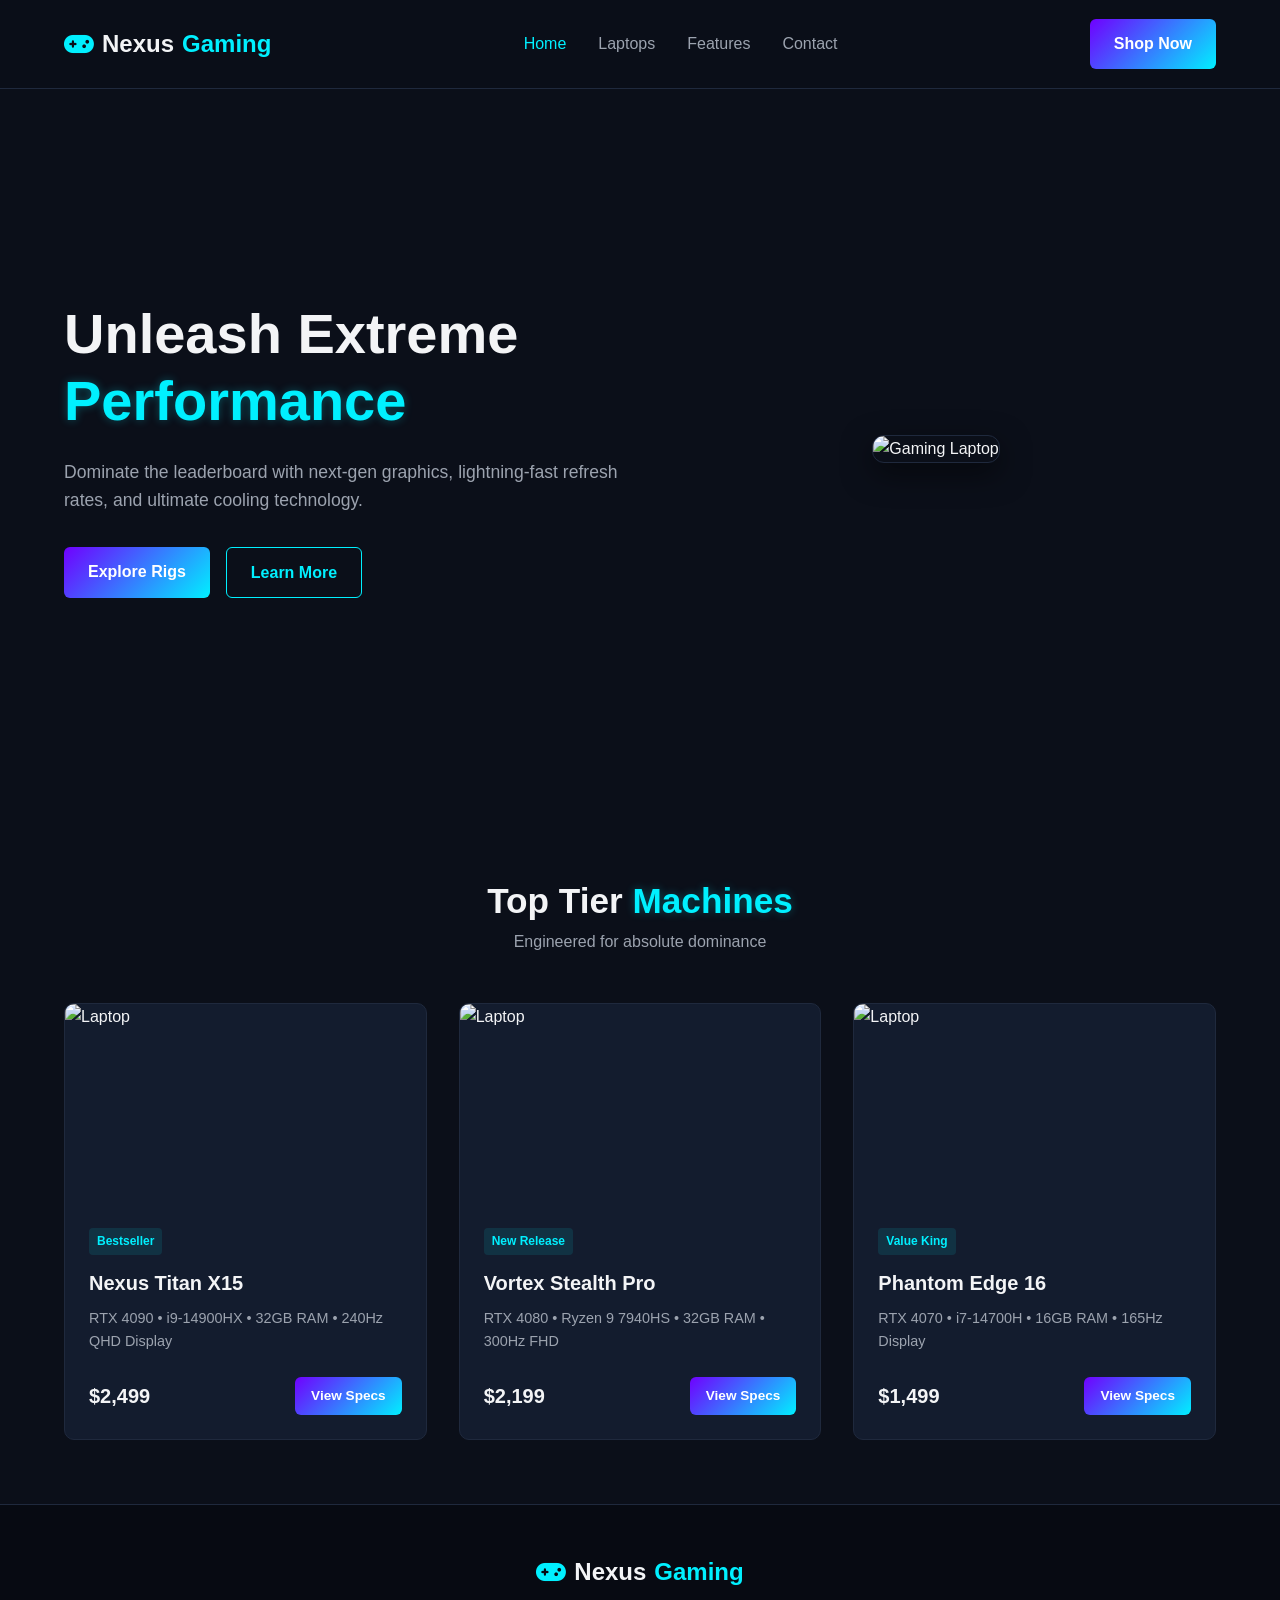
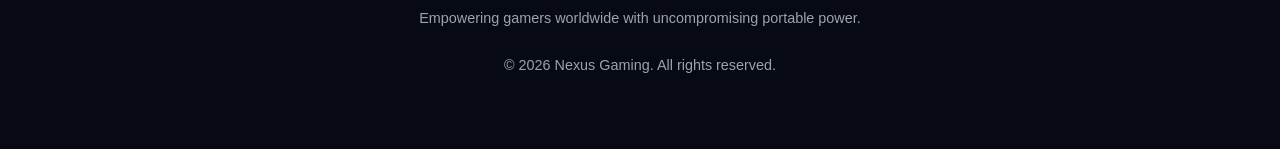
==== web-content/index.html @ 49c6eb7f "Added web-content folder from project 5" ====
<!DOCTYPE html>
<html lang="en">
<head>
    <meta charset="UTF-8">
    <meta name="viewport" content="width=device-width, initial-scale=1.0">
    <title>Nexus Gaming | Ultimate Gaming Laptops</title>
    <link rel="stylesheet" href="style.css">
    <link rel="stylesheet" href="https://cdnjs.cloudflare.com/ajax/libs/font-awesome/6.4.0/css/all.min.css">
</head>
<body>
    <!-- Header / Navigation -->
    <header class="header">
        <div class="logo">
            <i class="fa-solid fa-gamepad"></i> Nexus<span>Gaming</span>
        </div>
        <nav class="nav">
            <a href="index.html" class="active">Home</a>
            <a href="catalog.html">Laptops</a>
            <a href="#features">Features</a>
            <a href="#contact">Contact</a>
        </nav>
        <div class="nav-actions">
            <a href="catalog.html" class="btn btn-primary">Shop Now</a>
        </div>
    </header>

    <!-- Hero Section -->
    <section class="hero">
        <div class="hero-content">
            <h1>Unleash Extreme <span class="highlight">Performance</span></h1>
            <p>Dominate the leaderboard with next-gen graphics, lightning-fast refresh rates, and ultimate cooling technology.</p>
            <div class="hero-btns">
                <a href="catalog.html" class="btn btn-primary btn-glow">Explore Rigs</a>
                <a href="#features" class="btn btn-outline">Learn More</a>
            </div>
        </div>
        <div class="hero-image">
            <img src="https://images.unsplash.com/photo-1603302576837-37561b2e2302?auto=format&fit=crop&w=800&q=80" alt="Gaming Laptop">
        </div>
    </section>

    <!-- Featured Products Preview -->
    <section class="section">
        <div class="section-title">
            <h2>Top Tier <span class="highlight">Machines</span></h2>
            <p>Engineered for absolute dominance</p>
        </div>
        <div class="grid">
            <div class="card">
                <img src="https://images.unsplash.com/photo-1588872657578-7efd1f1555ed?auto=format&fit=crop&w=600&q=80" alt="Laptop">
                <div class="card-body">
                    <span class="badge">Bestseller</span>
                    <h3>Nexus Titan X15</h3>
                    <p>RTX 4090 • i9-14900HX • 32GB RAM • 240Hz QHD Display</p>
                    <div class="card-footer">
                        <span class="price">$2,499</span>
                        <a href="catalog.html" class="btn btn-sm btn-primary">View Specs</a>
                    </div>
                </div>
            </div>
            <div class="card">
                <img src="https://images.unsplash.com/photo-1603302576837-37561b2e2302?auto=format&fit=crop&w=600&q=80" alt="Laptop">
                <div class="card-body">
                    <span class="badge">New Release</span>
                    <h3>Vortex Stealth Pro</h3>
                    <p>RTX 4080 • Ryzen 9 7940HS • 32GB RAM • 300Hz FHD</p>
                    <div class="card-footer">
                        <span class="price">$2,199</span>
                        <a href="catalog.html" class="btn btn-sm btn-primary">View Specs</a>
                    </div>
                </div>
            </div>
            <div class="card">
                <img src="https://images.unsplash.com/photo-1541807084-5c52b6b3adef?auto=format&fit=crop&w=600&q=80" alt="Laptop">
                <div class="card-body">
                    <span class="badge">Value King</span>
                    <h3>Phantom Edge 16</h3>
                    <p>RTX 4070 • i7-14700H • 16GB RAM • 165Hz Display</p>
                    <div class="card-footer">
                        <span class="price">$1,499</span>
                        <a href="catalog.html" class="btn btn-sm btn-primary">View Specs</a>
                    </div>
                </div>
            </div>
        </div>
    </section>

    <!-- Footer -->
    <footer class="footer" id="contact">
        <div class="footer-content">
            <div class="logo">
                <i class="fa-solid fa-gamepad"></i> Nexus<span>Gaming</span>
            </div>
            <p>Empowering gamers worldwide with uncompromising portable power.</p>
            <p class="copyright">&copy; 2026 Nexus Gaming. All rights reserved.</p>
        </div>
    </footer>
</body>
</html>
---- web-content/style.css ----
/* Global Reset & Theme Variables */
:root {
    --bg-color: #0b0f19;
    --card-bg: #131c2e;
    --accent-color: #00f0ff;
    --accent-secondary: #7000ff;
    --text-main: #f3f4f6;
    --text-muted: #9ca3af;
    --border-color: #1f293d;
    --transition: all 0.3s ease;
}

* {
    margin: 0;
    padding: 0;
    box-sizing: border-box;
}

body {
    font-family: 'Segoe UI', Tahoma, Geneva, Verdana, sans-serif;
    background-color: var(--bg-color);
    color: var(--text-main);
    line-height: 1.6;
}

a {
    text-decoration: none;
    color: inherit;
}

/* Header & Navigation */
.header {
    display: flex;
    justify-content: space-between;
    align-items: center;
    padding: 1.2rem 5%;
    background-color: rgba(11, 15, 25, 0.9);
    border-bottom: 1px solid var(--border-color);
    position: sticky;
    top: 0;
    z-index: 1000;
    backdrop-filter: blur(10px);
}

.logo {
    font-size: 1.5rem;
    font-weight: 700;
    color: var(--text-main);
    display: flex;
    align-items: center;
    gap: 0.5rem;
}

.logo i {
    color: var(--accent-color);
}

.logo span {
    color: var(--accent-color);
}

.nav {
    display: flex;
    gap: 2rem;
}

.nav a {
    color: var(--text-muted);
    font-weight: 500;
    transition: var(--transition);
}

.nav a:hover, .nav a.active {
    color: var(--accent-color);
}

/* Buttons */
.btn {
    display: inline-block;
    padding: 0.75rem 1.5rem;
    font-weight: 600;
    border-radius: 6px;
    cursor: pointer;
    transition: var(--transition);
    border: none;
}

.btn-primary {
    background: linear-gradient(135deg, var(--accent-secondary), var(--accent-color));
    color: #fff;
}

.btn-primary:hover {
    opacity: 0.9;
    transform: translateY(-2px);
    box-shadow: 0 0 15px rgba(0, 240, 255, 0.4);
}

.btn-outline {
    background: transparent;
    border: 1px solid var(--accent-color);
    color: var(--accent-color);
}

.btn-outline:hover {
    background: rgba(0, 240, 255, 0.1);
}

.btn-sm {
    padding: 0.5rem 1rem;
    font-size: 0.85rem;
}

/* Hero Section */
.hero {
    display: flex;
    align-items: center;
    justify-content: space-between;
    padding: 5% 5%;
    min-height: 80vh;
    gap: 2rem;
}

.hero-content {
    flex: 1;
}

.hero-content h1 {
    font-size: 3.5rem;
    line-height: 1.2;
    margin-bottom: 1.5rem;
}

.highlight {
    color: var(--accent-color);
    text-shadow: 0 0 10px rgba(0, 240, 255, 0.3);
}

.hero-content p {
    font-size: 1.1rem;
    color: var(--text-muted);
    margin-bottom: 2rem;
}

.hero-btns {
    display: flex;
    gap: 1rem;
}

.hero-image {
    flex: 1;
    display: flex;
    justify-content: center;
}

.hero-image img {
    max-width: 100%;
    border-radius: 12px;
    box-shadow: 0 10px 30px rgba(0, 0, 0, 0.5);
    border: 1px solid var(--border-color);
}

/* Catalog Hero */
.catalog-hero {
    text-align: center;
    padding: 4rem 5% 2rem 5%;
}

.catalog-hero h1 {
    font-size: 2.5rem;
    margin-bottom: 0.5rem;
}

.catalog-hero p {
    color: var(--text-muted);
}

/* Sections & Cards */
.section {
    padding: 4rem 5%;
}

.section-title {
    text-align: center;
    margin-bottom: 3rem;
}

.section-title h2 {
    font-size: 2.2rem;
}

.section-title p {
    color: var(--text-muted);
}

.grid {
    display: grid;
    grid-template-columns: repeat(auto-fit, minmax(300px, 1fr));
    gap: 2rem;
}

.card {
    background-color: var(--card-bg);
    border: 1px solid var(--border-color);
    border-radius: 10px;
    overflow: hidden;
    transition: var(--transition);
    display: flex;
    flex-direction: column;
    position: relative;
}

.card:hover {
    transform: translateY(-5px);
    border-color: var(--accent-color);
    box-shadow: 0 10px 20px rgba(0, 240, 255, 0.1);
}

.card img {
    width: 100%;
    height: 200px;
    object-fit: cover;
}

.card-body {
    padding: 1.5rem;
    display: flex;
    flex-direction: column;
    flex-grow: 1;
}

.badge {
    align-self: flex-start;
    background: rgba(0, 240, 255, 0.1);
    color: var(--accent-color);
    font-size: 0.75rem;
    padding: 0.25rem 0.5rem;
    border-radius: 4px;
    font-weight: 600;
    margin-bottom: 0.75rem;
}

.card-body h3 {
    font-size: 1.25rem;
    margin-bottom: 0.5rem;
}

.card-body p {
    color: var(--text-muted);
    font-size: 0.9rem;
    margin-bottom: 1.5rem;
    flex-grow: 1;
}

.card-footer {
    display: flex;
    justify-content: space-between;
    align-items: center;
    margin-top: auto;
}

.price {
    font-size: 1.25rem;
    font-weight: 700;
    color: var(--text-main);
}

/* Footer */
.footer {
    background-color: #070a12;
    border-top: 1px solid var(--border-color);
    padding: 3rem 5%;
    text-align: center;
}

.footer-content {
    max-width: 600px;
    margin: 0 auto;
}

.footer-content .logo {
    justify-content: center;
    margin-bottom: 1rem;
}

.footer-content p {
    color: var(--text-muted);
    font-size: 0.9rem;
    margin-bottom: 1.5rem;
}

.copyright {
    font-size: 0.8rem;
    color: #6b7280;
}

/* Responsive Design */
@media (max-width: 768px) {
    .hero {
        flex-direction: column;
        text-align: center;
    }
    .hero-btns {
        justify-content: center;
    }
    .hero-content h1 {
        font-size: 2.5rem;
    }
    .nav {
        display: none;
    }
}
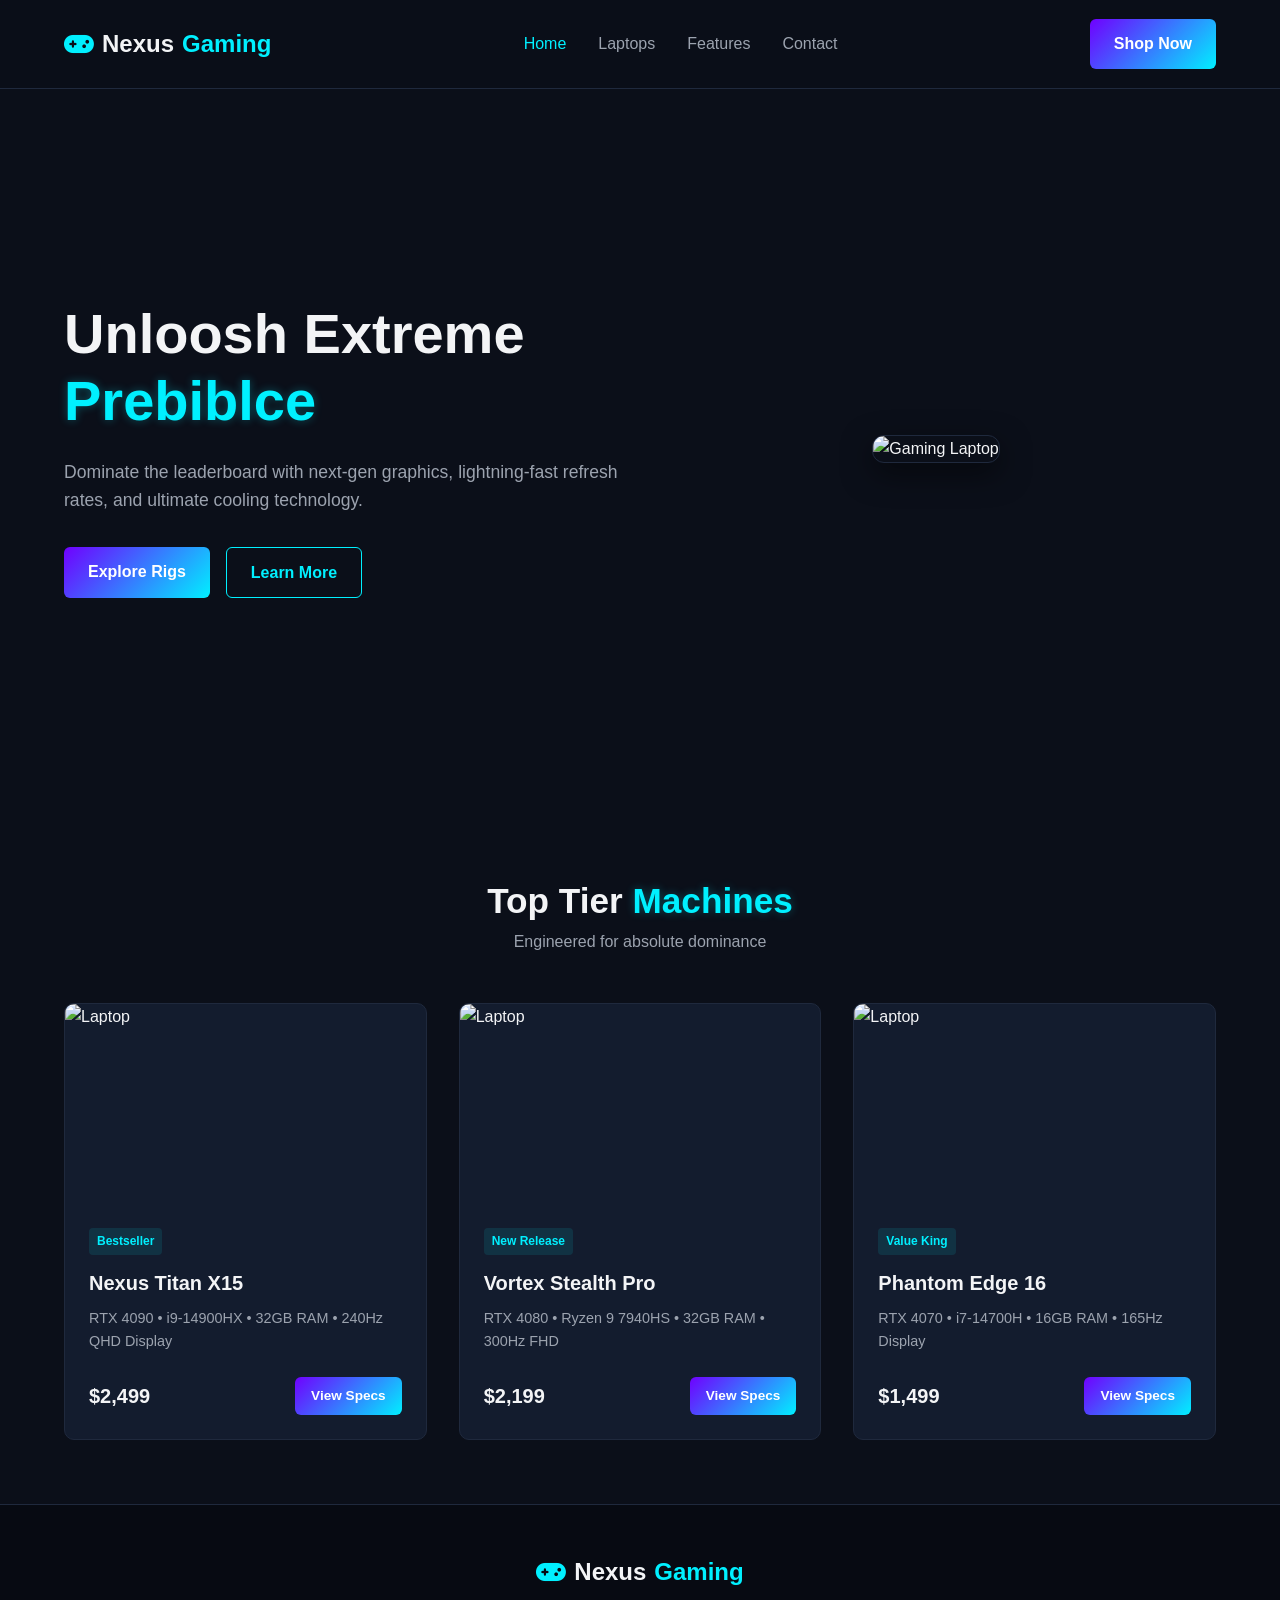
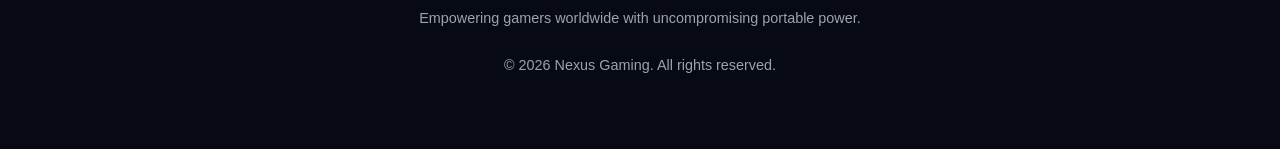
==== commit 979f7696: "Changed index file to show change on website" ====
--- a/web-content/index.html
+++ b/web-content/index.html
@@ -27,7 +27,7 @@
     <!-- Hero Section -->
     <section class="hero">
         <div class="hero-content">
-            <h1>Unleash Extreme <span class="highlight">Performance</span></h1>
+            <h1>Unloosh Extreme <span class="highlight">Prebiblce</span></h1>
             <p>Dominate the leaderboard with next-gen graphics, lightning-fast refresh rates, and ultimate cooling technology.</p>
             <div class="hero-btns">
                 <a href="catalog.html" class="btn btn-primary btn-glow">Explore Rigs</a>
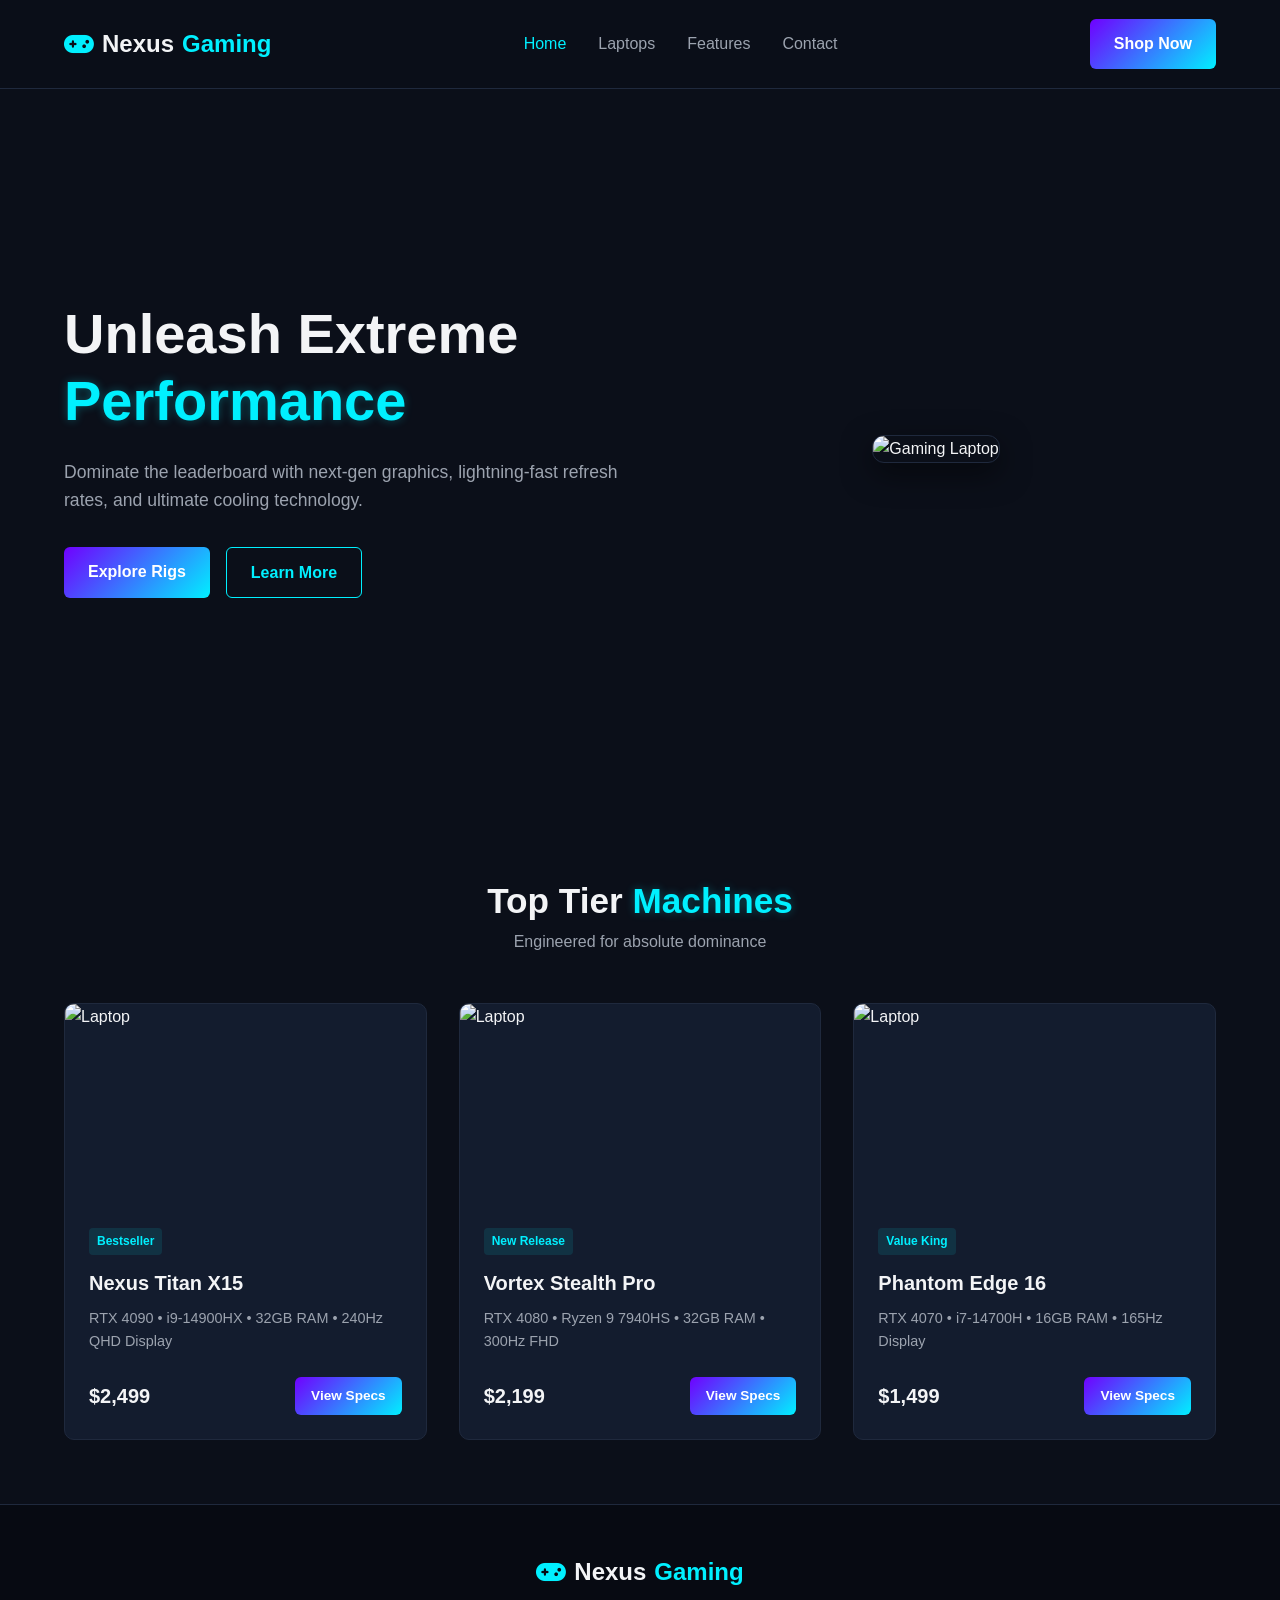
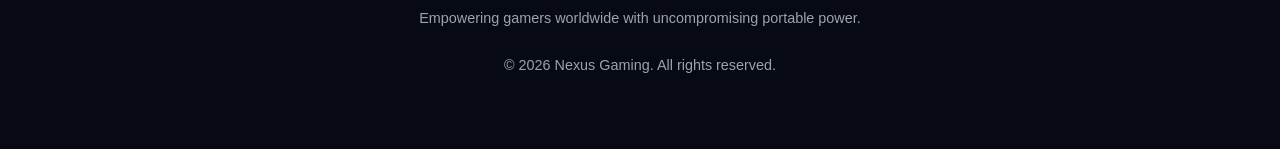
==== commit 838ae80d: "Made part 3 changes to workflow file" ====
--- a/web-content/index.html
+++ b/web-content/index.html
@@ -27,7 +27,7 @@
     <!-- Hero Section -->
     <section class="hero">
         <div class="hero-content">
-            <h1>Unloosh Extreme <span class="highlight">Prebiblce</span></h1>
+            <h1>Unleash Extreme <span class="highlight">Performance</span></h1>
             <p>Dominate the leaderboard with next-gen graphics, lightning-fast refresh rates, and ultimate cooling technology.</p>
             <div class="hero-btns">
                 <a href="catalog.html" class="btn btn-primary btn-glow">Explore Rigs</a>
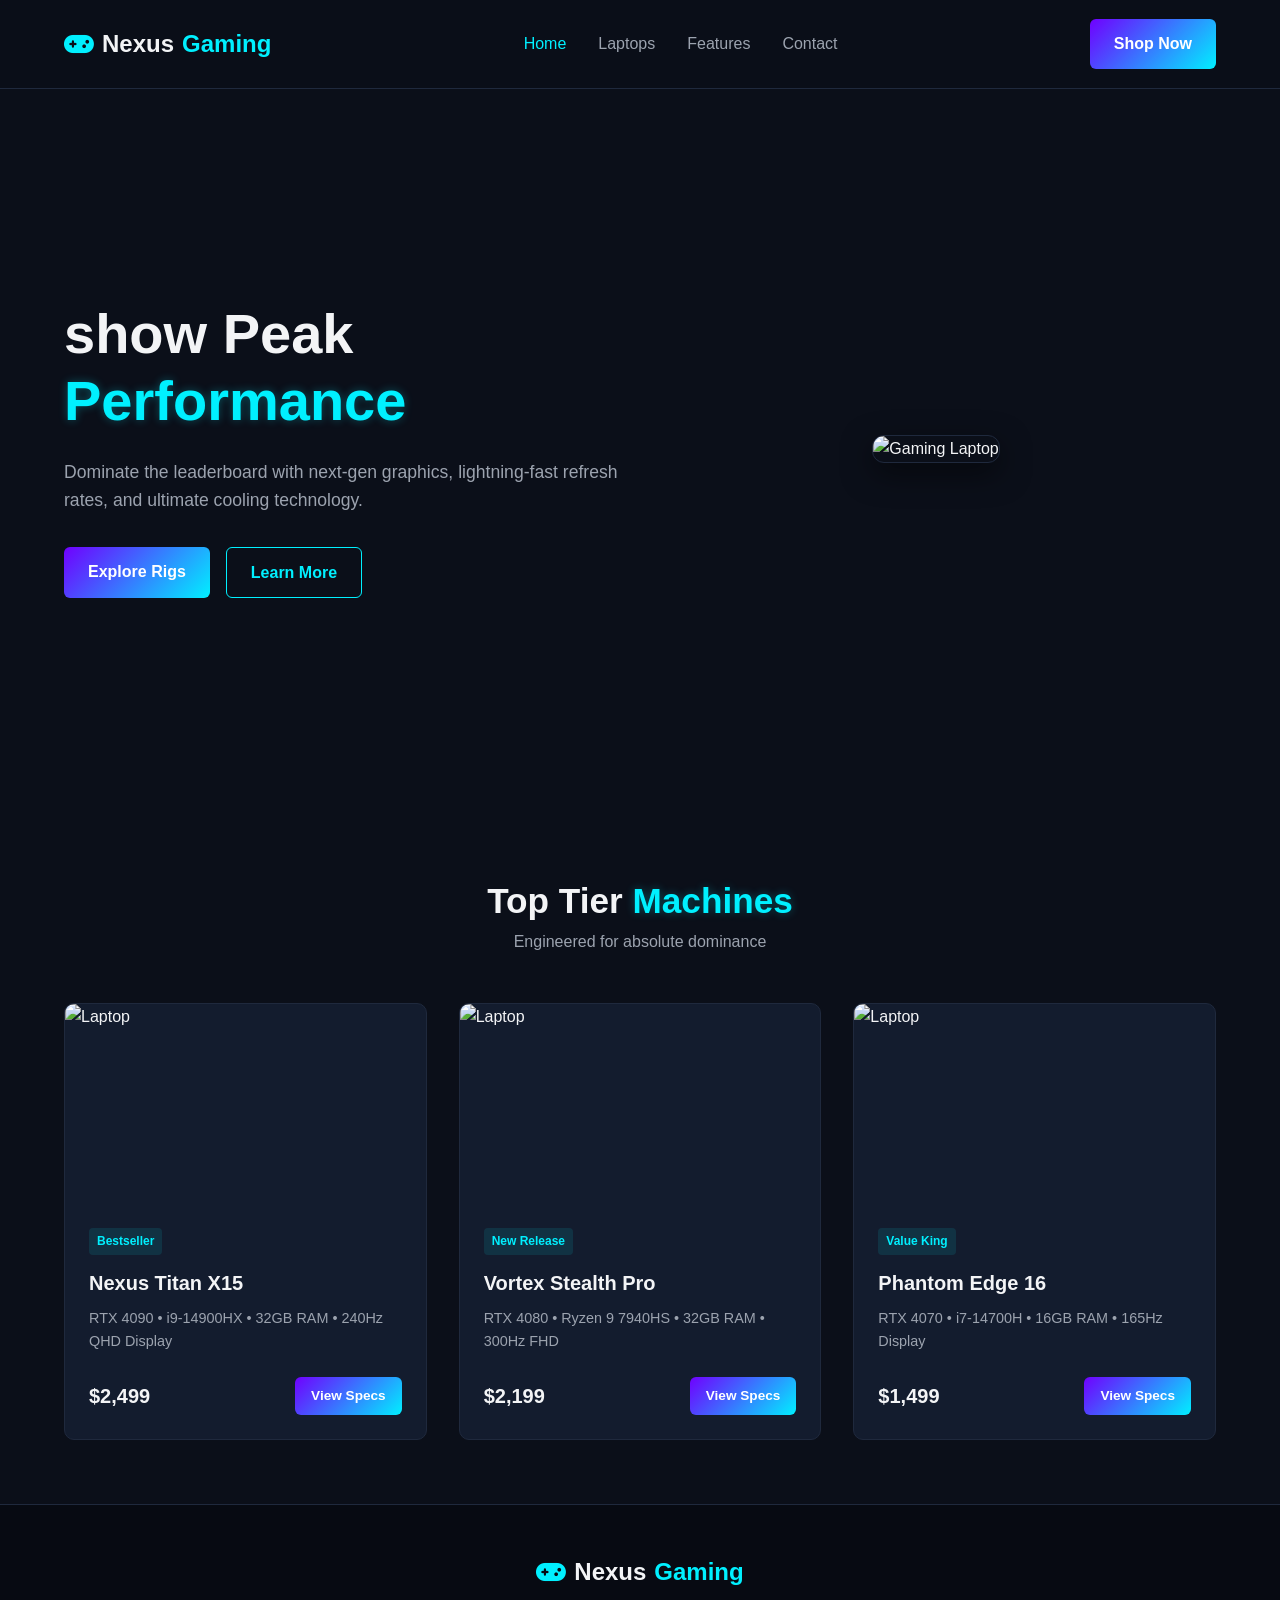
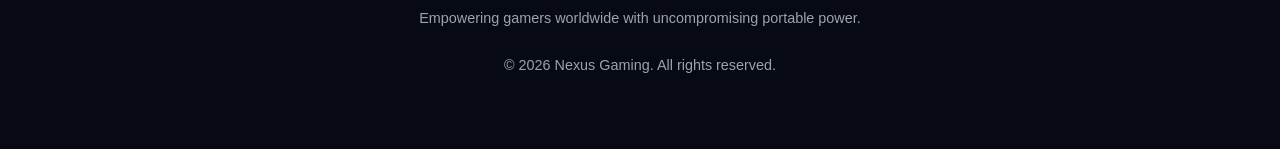
==== commit 20096d64: "Checking if the workflow changes the website" ====
--- a/web-content/index.html
+++ b/web-content/index.html
@@ -27,7 +27,7 @@
     <!-- Hero Section -->
     <section class="hero">
         <div class="hero-content">
-            <h1>Unleash Extreme <span class="highlight">Performance</span></h1>
+            <h1>show Peak <span class="highlight">Performance</span></h1>
             <p>Dominate the leaderboard with next-gen graphics, lightning-fast refresh rates, and ultimate cooling technology.</p>
             <div class="hero-btns">
                 <a href="catalog.html" class="btn btn-primary btn-glow">Explore Rigs</a>
